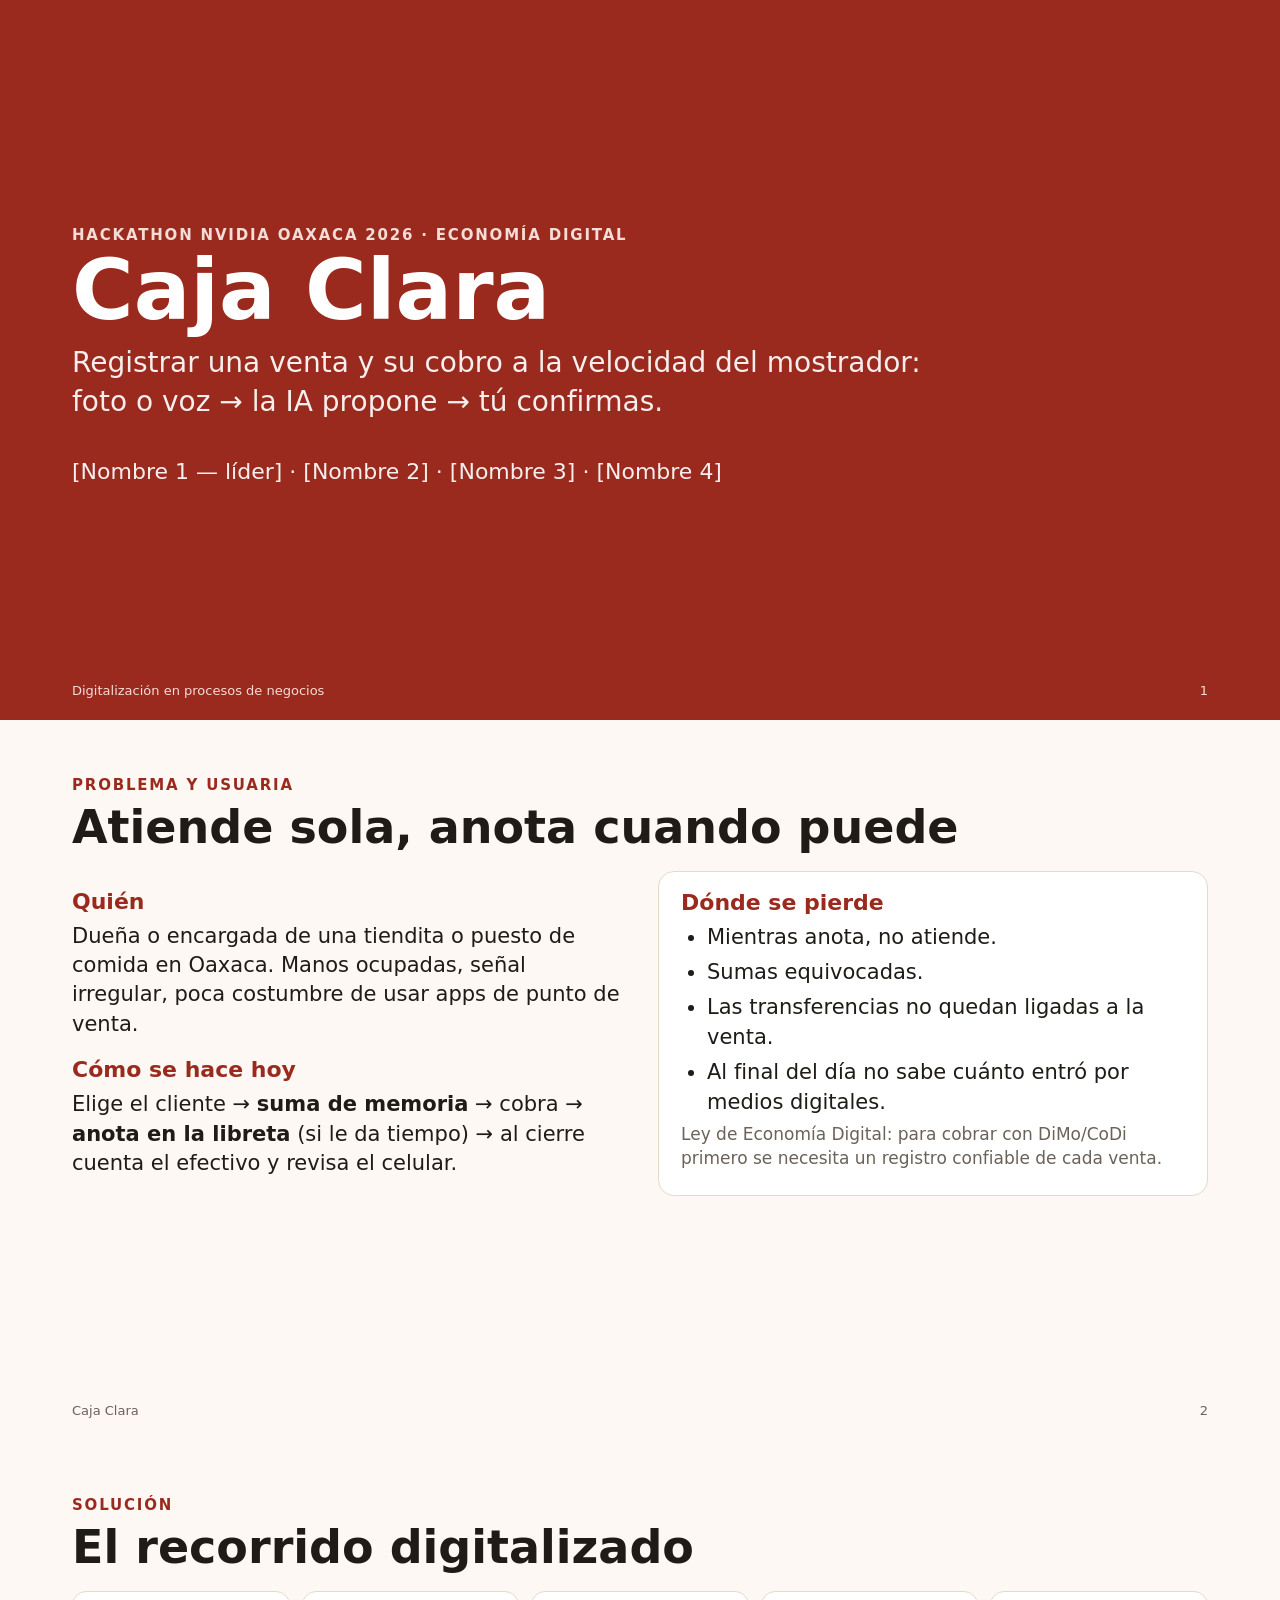
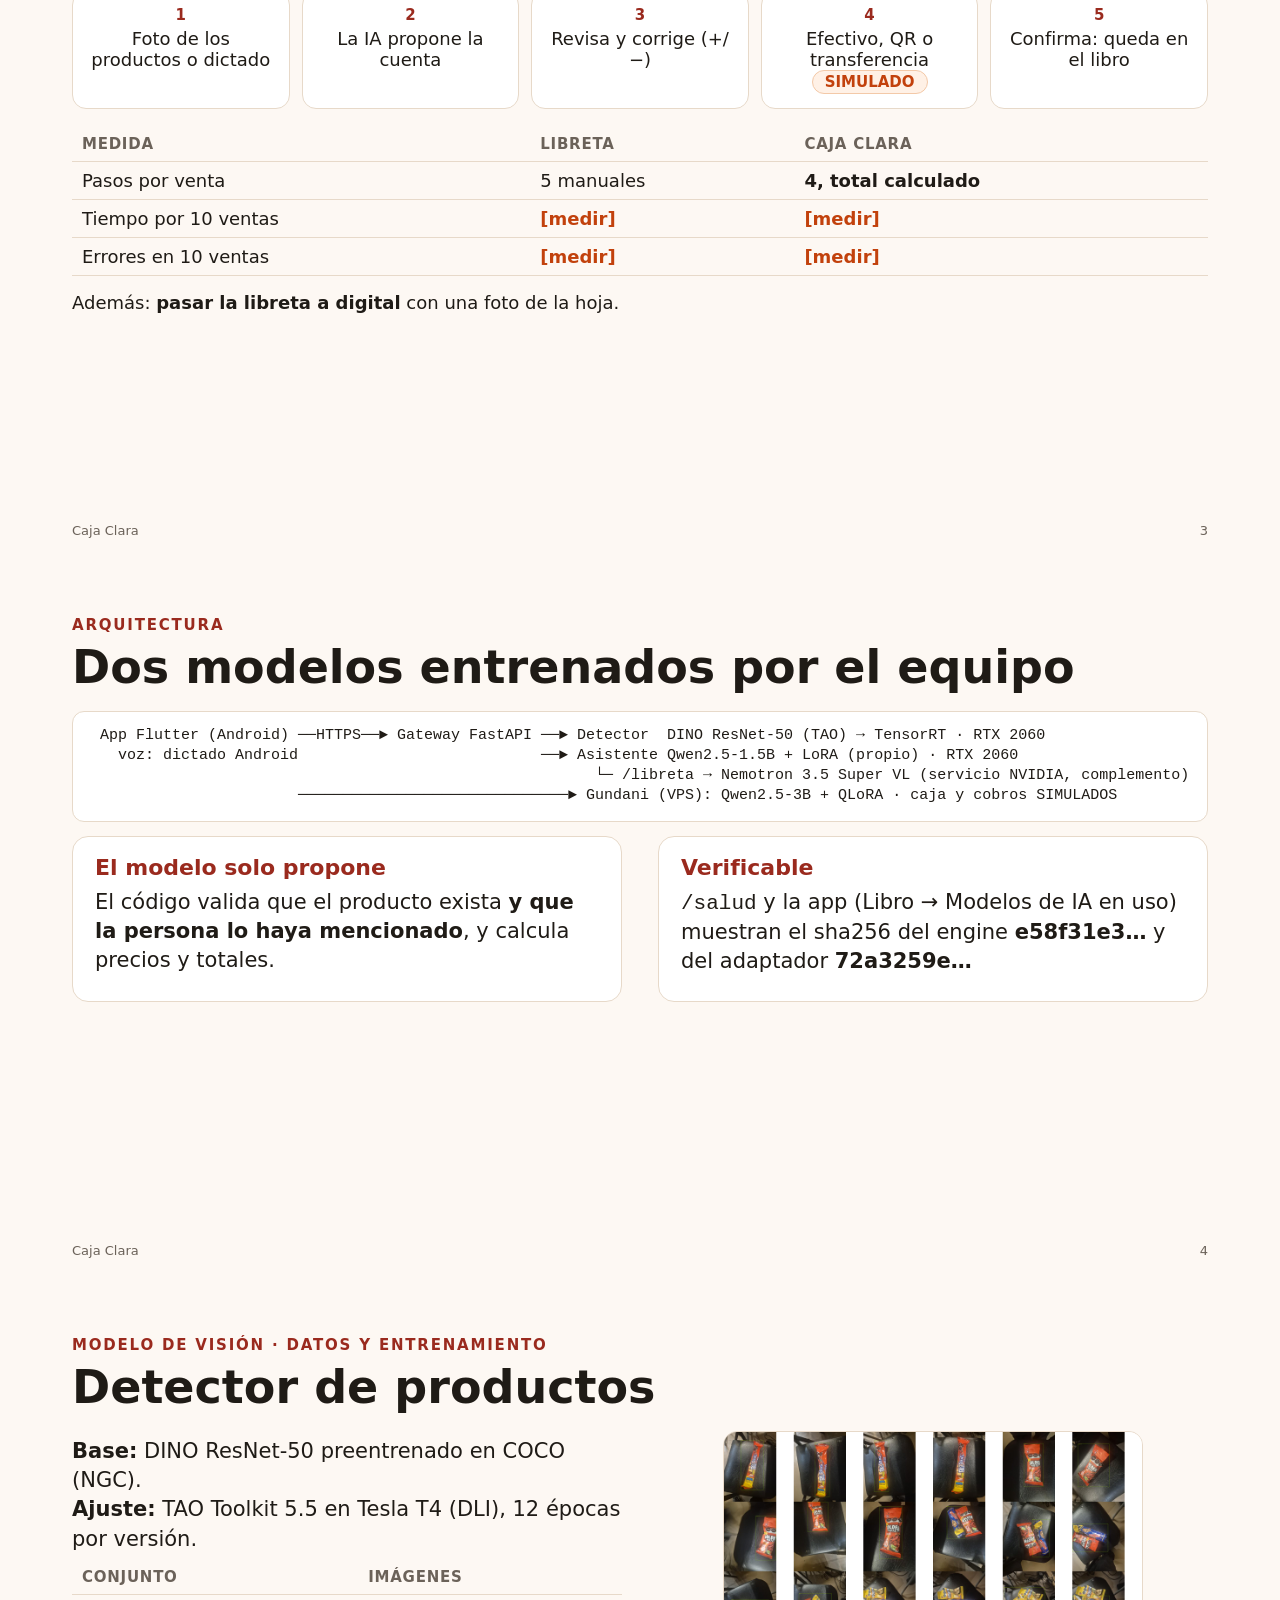
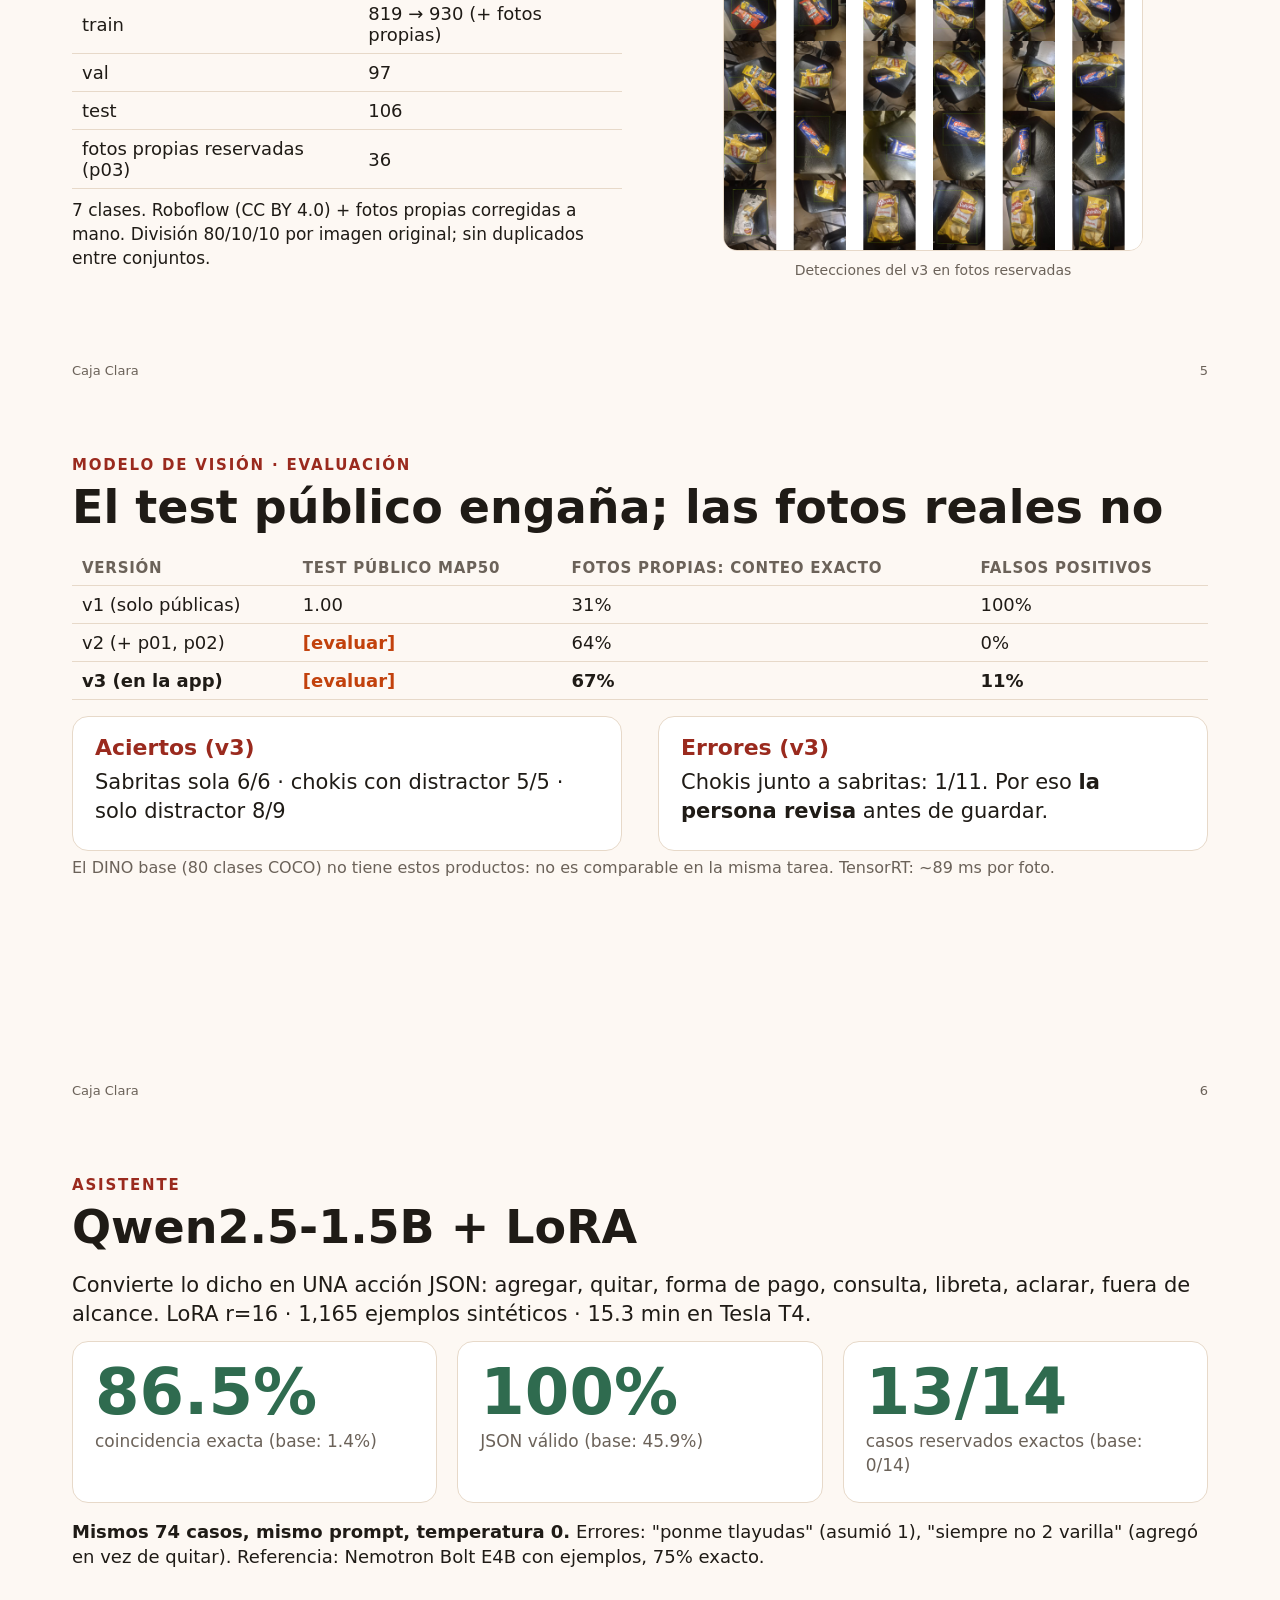
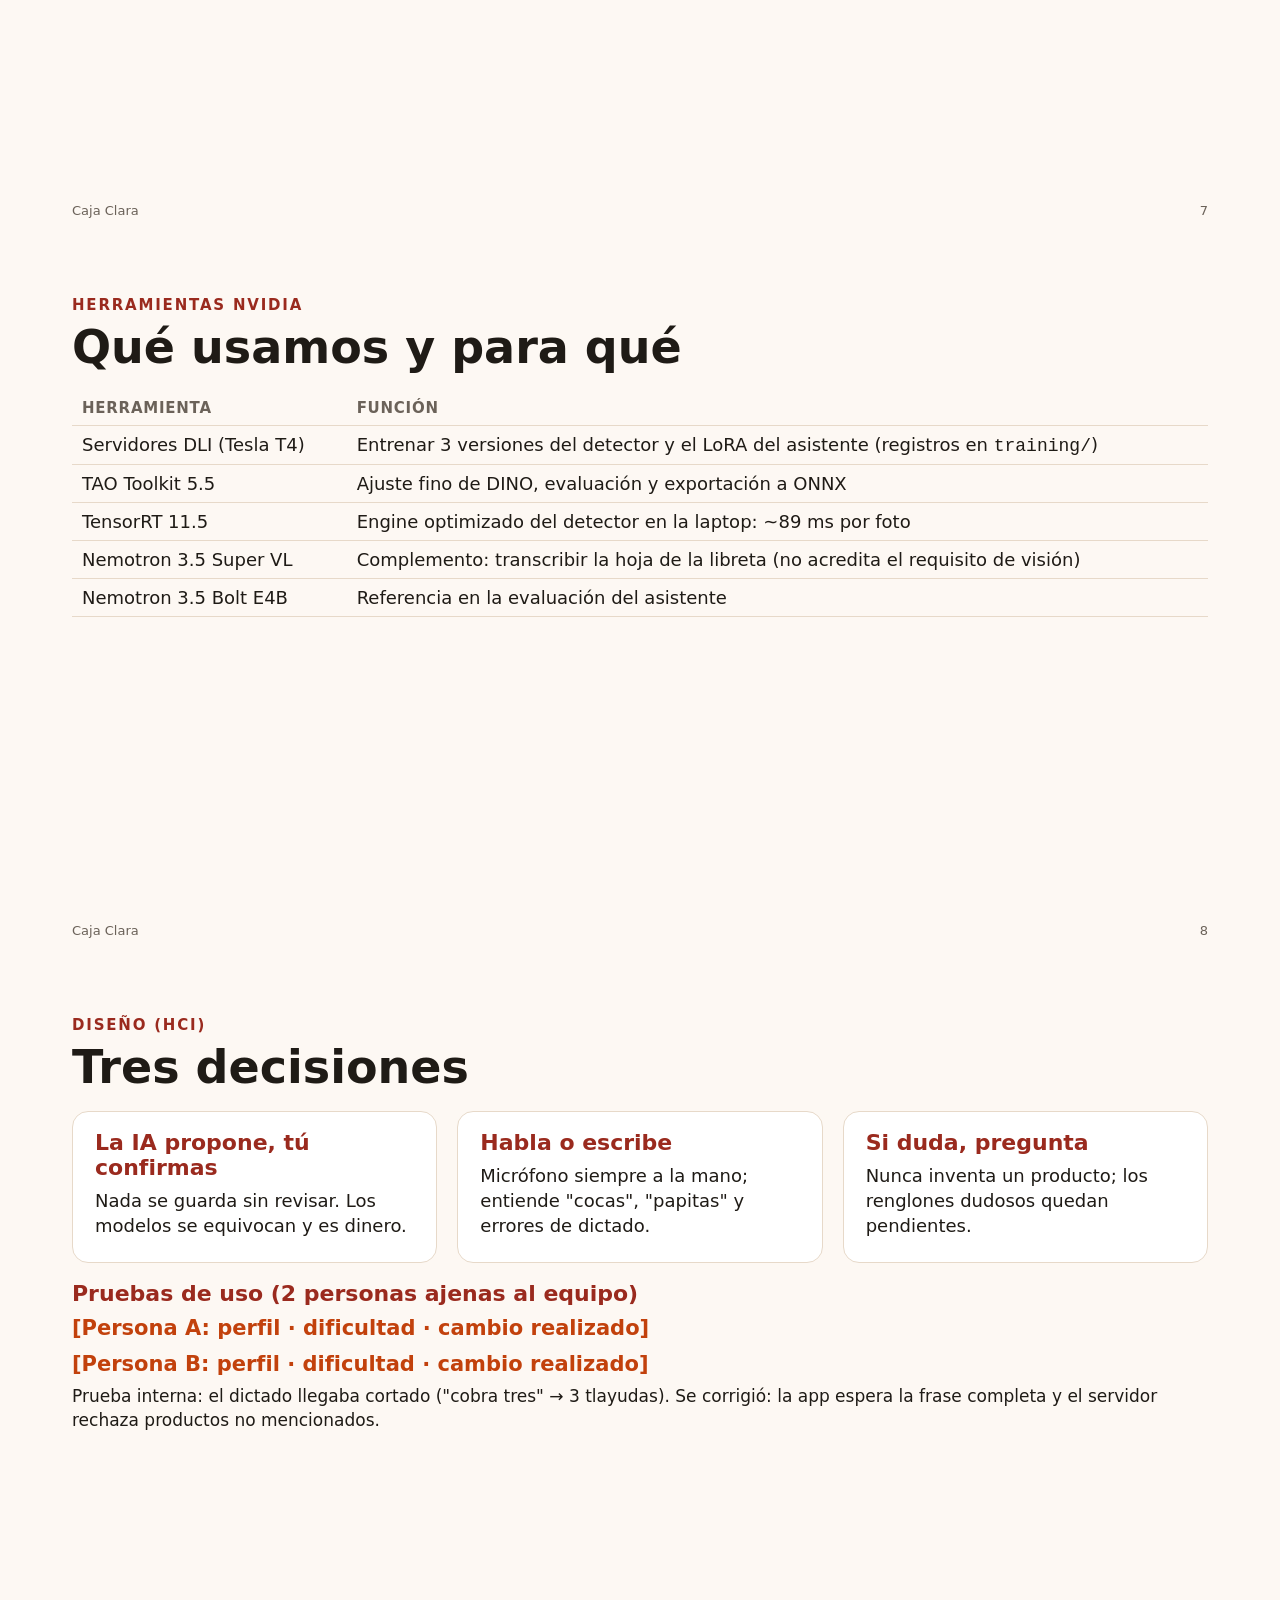
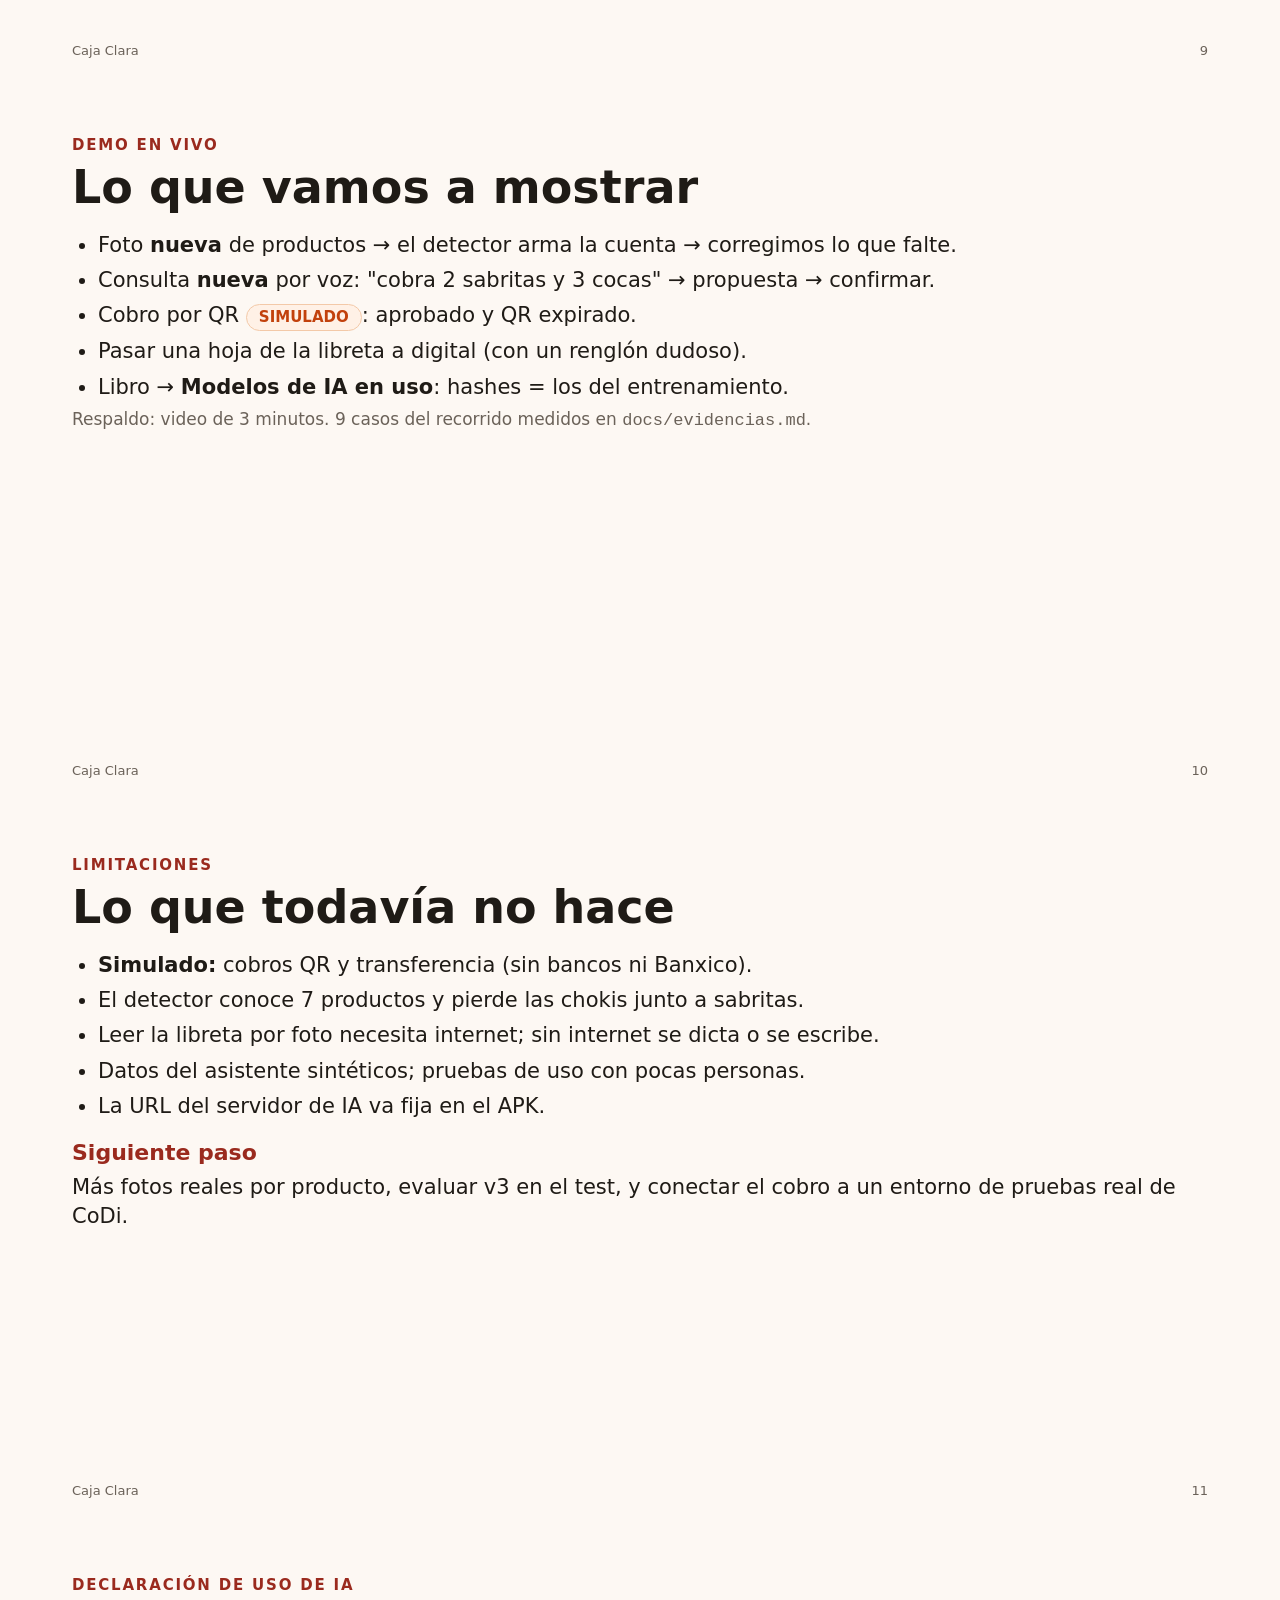
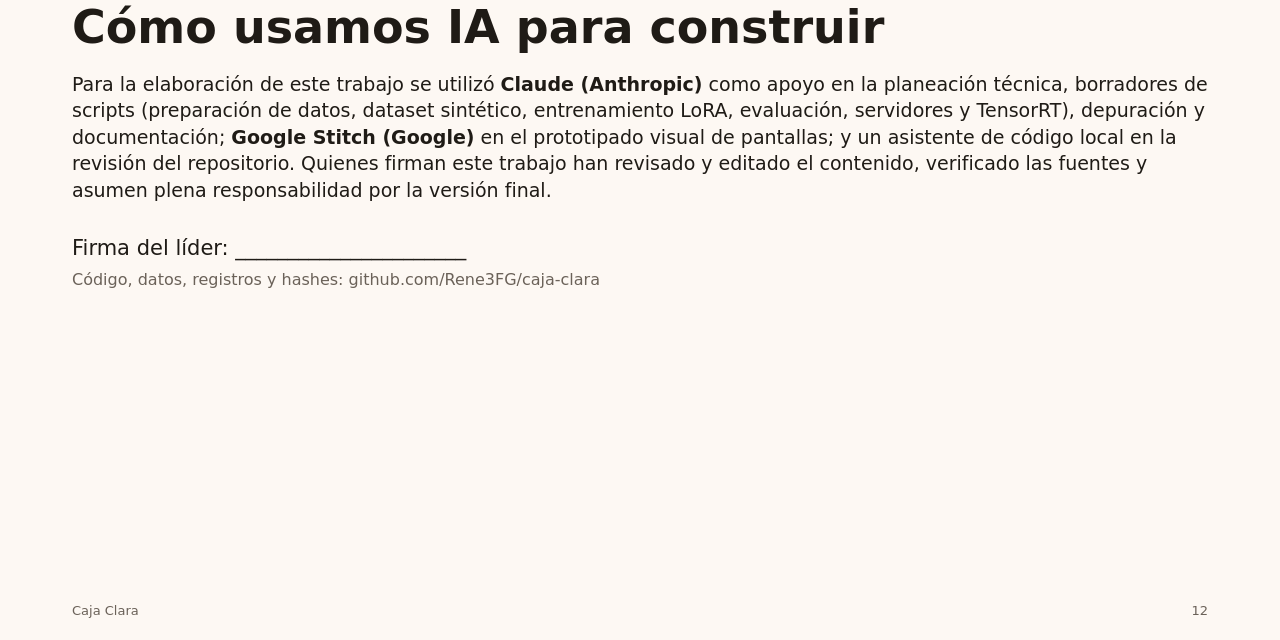
==== docs/presentacion/presentacion.html @ 3f8b0288 "Ficha y presentación en PDF; lista de entrega" ====
<!doctype html>
<html lang="es">
<head>
<meta charset="utf-8">
<title>Caja Clara — Presentación</title>
<style>
  @page { size: 1280px 720px; margin: 0; }
  :root { --grana:#9a2a1e; --maguey:#2f6b4f; --tinta:#1f1b16; --piedra:#6b6259; --papel:#fdf8f3; --borde:#e7d9c9; --ambar:#c2410c; }
  * { box-sizing: border-box; }
  body { margin:0; font-family:"DejaVu Sans", Arial, sans-serif; color:var(--tinta); }
  .s { width:1280px; height:720px; padding:56px 72px; background:var(--papel); page-break-after:always; position:relative; overflow:hidden; }
  .s:last-child { page-break-after:auto; }
  .tag { font-size:15px; letter-spacing:.12em; text-transform:uppercase; color:var(--grana); font-weight:700; }
  h1 { font-size:46px; margin:8px 0 18px; line-height:1.1; }
  h2 { font-size:22px; margin:18px 0 8px; color:var(--grana); }
  p, li { font-size:21px; line-height:1.4; margin:6px 0; }
  ul { padding-left:26px; margin:6px 0; }
  .pie { position:absolute; bottom:22px; left:72px; right:72px; font-size:13px; color:var(--piedra); display:flex; justify-content:space-between; }
  .cols { display:grid; grid-template-columns:1fr 1fr; gap:36px; }
  .card { background:#fff; border:1px solid var(--borde); border-radius:16px; padding:18px 22px; }
  table { border-collapse:collapse; width:100%; font-size:18px; }
  th, td { border-bottom:1px solid var(--borde); padding:8px 10px; text-align:left; }
  th { color:var(--piedra); font-weight:700; font-size:15px; text-transform:uppercase; letter-spacing:.05em; }
  td.n { font-weight:700; }
  .big { font-size:64px; font-weight:800; color:var(--maguey); line-height:1; }
  .kpi { display:grid; grid-template-columns:repeat(3,1fr); gap:20px; margin-top:12px; }
  .kpi .card p { font-size:17px; color:var(--piedra); }
  .flujo { display:flex; gap:12px; align-items:stretch; margin:18px 0; }
  .flujo div { flex:1; background:#fff; border:1px solid var(--borde); border-radius:14px; padding:14px; font-size:18px; text-align:center; }
  .flujo div b { display:block; color:var(--grana); font-size:15px; margin-bottom:4px; }
  .sim { display:inline-block; background:#fff1e6; color:var(--ambar); border:1px solid #f3c9a8; border-radius:999px; padding:2px 12px; font-size:15px; font-weight:700; }
  .pend { color:var(--ambar); font-weight:700; }
  .portada { background:var(--grana); color:#fff; display:flex; flex-direction:column; justify-content:center; }
  .portada h1 { font-size:84px; margin:0; }
  .portada p { font-size:28px; opacity:.92; }
  .portada .pie { color:#f5dcd6; }
  pre { font-size:15px; background:#fff; border:1px solid var(--borde); border-radius:12px; padding:14px 18px; line-height:1.35; margin:8px 0; }
  img.mos { width:420px; height:420px; object-fit:cover; border-radius:14px; border:1px solid var(--borde); }
</style>
</head>
<body>

<section class="s portada">
  <div class="tag" style="color:#f5dcd6">Hackathon NVIDIA Oaxaca 2026 · Economía Digital</div>
  <h1>Caja Clara</h1>
  <p>Registrar una venta y su cobro a la velocidad del mostrador:<br>foto o voz → la IA propone → tú confirmas.</p>
  <p style="font-size:22px;margin-top:30px">[Nombre 1 — líder] · [Nombre 2] · [Nombre 3] · [Nombre 4]</p>
  <div class="pie"><span>Digitalización en procesos de negocios</span><span>1</span></div>
</section>

<section class="s">
  <div class="tag">Problema y usuaria</div>
  <h1>Atiende sola, anota cuando puede</h1>
  <div class="cols">
    <div>
      <h2>Quién</h2>
      <p>Dueña o encargada de una tiendita o puesto de comida en Oaxaca. Manos ocupadas, señal irregular, poca costumbre de usar apps de punto de venta.</p>
      <h2>Cómo se hace hoy</h2>
      <p>Elige el cliente → <b>suma de memoria</b> → cobra → <b>anota en la libreta</b> (si le da tiempo) → al cierre cuenta el efectivo y revisa el celular.</p>
    </div>
    <div class="card">
      <h2 style="margin-top:0">Dónde se pierde</h2>
      <ul>
        <li>Mientras anota, no atiende.</li>
        <li>Sumas equivocadas.</li>
        <li>Las transferencias no quedan ligadas a la venta.</li>
        <li>Al final del día no sabe cuánto entró por medios digitales.</li>
      </ul>
      <p style="font-size:17px;color:var(--piedra)">Ley de Economía Digital: para cobrar con DiMo/CoDi primero se necesita un registro confiable de cada venta.</p>
    </div>
  </div>
  <div class="pie"><span>Caja Clara</span><span>2</span></div>
</section>

<section class="s">
  <div class="tag">Solución</div>
  <h1>El recorrido digitalizado</h1>
  <div class="flujo">
    <div><b>1</b>Foto de los productos o dictado</div>
    <div><b>2</b>La IA propone la cuenta</div>
    <div><b>3</b>Revisa y corrige (+/−)</div>
    <div><b>4</b>Efectivo, QR o transferencia <span class="sim">SIMULADO</span></div>
    <div><b>5</b>Confirma: queda en el libro</div>
  </div>
  <table>
    <tr><th>Medida</th><th>Libreta</th><th>Caja Clara</th></tr>
    <tr><td>Pasos por venta</td><td>5 manuales</td><td class="n">4, total calculado</td></tr>
    <tr><td>Tiempo por 10 ventas</td><td class="pend">[medir]</td><td class="pend">[medir]</td></tr>
    <tr><td>Errores en 10 ventas</td><td class="pend">[medir]</td><td class="pend">[medir]</td></tr>
  </table>
  <p style="font-size:18px;margin-top:14px">Además: <b>pasar la libreta a digital</b> con una foto de la hoja.</p>
  <div class="pie"><span>Caja Clara</span><span>3</span></div>
</section>

<section class="s">
  <div class="tag">Arquitectura</div>
  <h1>Dos modelos entrenados por el equipo</h1>
<pre>
 App Flutter (Android) ──HTTPS──► Gateway FastAPI ──► Detector  DINO ResNet-50 (TAO) → TensorRT · RTX 2060
   voz: dictado Android                           ──► Asistente Qwen2.5-1.5B + LoRA (propio) · RTX 2060
                                                        └─ /libreta → Nemotron 3.5 Super VL (servicio NVIDIA, complemento)
                       ──────────────────────────────► Gundani (VPS): Qwen2.5-3B + QLoRA · caja y cobros SIMULADOS
</pre>
  <div class="cols" style="margin-top:14px">
    <div class="card"><h2 style="margin-top:0">El modelo solo propone</h2><p>El código valida que el producto exista <b>y que la persona lo haya mencionado</b>, y calcula precios y totales.</p></div>
    <div class="card"><h2 style="margin-top:0">Verificable</h2><p><code>/salud</code> y la app (Libro → Modelos de IA en uso) muestran el sha256 del engine <b>e58f31e3…</b> y del adaptador <b>72a3259e…</b></p></div>
  </div>
  <div class="pie"><span>Caja Clara</span><span>4</span></div>
</section>

<section class="s">
  <div class="tag">Modelo de visión · datos y entrenamiento</div>
  <h1>Detector de productos</h1>
  <div class="cols">
    <div>
      <p><b>Base:</b> DINO ResNet-50 preentrenado en COCO (NGC).<br><b>Ajuste:</b> TAO Toolkit 5.5 en Tesla T4 (DLI), 12 épocas por versión.</p>
      <table>
        <tr><th>Conjunto</th><th>Imágenes</th></tr>
        <tr><td>train</td><td>819 → 930 (+ fotos propias)</td></tr>
        <tr><td>val</td><td>97</td></tr>
        <tr><td>test</td><td>106</td></tr>
        <tr><td>fotos propias reservadas (p03)</td><td>36</td></tr>
      </table>
      <p style="font-size:17px;margin-top:10px">7 clases. Roboflow (CC BY 4.0) + fotos propias corregidas a mano. División 80/10/10 por imagen original; sin duplicados entre conjuntos.</p>
    </div>
    <div style="text-align:center"><img class="mos" src="../../training/vision/evaluacion/v3_p03/mosaico.jpg" alt="Mosaico de detecciones v3"><p style="font-size:14px;color:var(--piedra)">Detecciones del v3 en fotos reservadas</p></div>
  </div>
  <div class="pie"><span>Caja Clara</span><span>5</span></div>
</section>

<section class="s">
  <div class="tag">Modelo de visión · evaluación</div>
  <h1>El test público engaña; las fotos reales no</h1>
  <table>
    <tr><th>Versión</th><th>Test público mAP50</th><th>Fotos propias: conteo exacto</th><th>Falsos positivos</th></tr>
    <tr><td>v1 (solo públicas)</td><td>1.00</td><td>31%</td><td>100%</td></tr>
    <tr><td>v2 (+ p01, p02)</td><td class="pend">[evaluar]</td><td>64%</td><td>0%</td></tr>
    <tr><td><b>v3 (en la app)</b></td><td class="pend">[evaluar]</td><td class="n">67%</td><td class="n">11%</td></tr>
  </table>
  <div class="cols" style="margin-top:16px">
    <div class="card"><h2 style="margin-top:0">Aciertos (v3)</h2><p>Sabritas sola 6/6 · chokis con distractor 5/5 · solo distractor 8/9</p></div>
    <div class="card"><h2 style="margin-top:0">Errores (v3)</h2><p>Chokis junto a sabritas: 1/11. Por eso <b>la persona revisa</b> antes de guardar.</p></div>
  </div>
  <p style="font-size:16px;color:var(--piedra)">El DINO base (80 clases COCO) no tiene estos productos: no es comparable en la misma tarea. TensorRT: ~89 ms por foto.</p>
  <div class="pie"><span>Caja Clara</span><span>6</span></div>
</section>

<section class="s">
  <div class="tag">Asistente</div>
  <h1>Qwen2.5-1.5B + LoRA</h1>
  <p>Convierte lo dicho en UNA acción JSON: agregar, quitar, forma de pago, consulta, libreta, aclarar, fuera de alcance. LoRA r=16 · 1,165 ejemplos sintéticos · 15.3 min en Tesla T4.</p>
  <div class="kpi">
    <div class="card"><div class="big">86.5%</div><p>coincidencia exacta (base: 1.4%)</p></div>
    <div class="card"><div class="big">100%</div><p>JSON válido (base: 45.9%)</p></div>
    <div class="card"><div class="big">13/14</div><p>casos reservados exactos (base: 0/14)</p></div>
  </div>
  <p style="font-size:18px;margin-top:16px"><b>Mismos 74 casos, mismo prompt, temperatura 0.</b> Errores: "ponme tlayudas" (asumió 1), "siempre no 2 varilla" (agregó en vez de quitar). Referencia: Nemotron Bolt E4B con ejemplos, 75% exacto.</p>
  <div class="pie"><span>Caja Clara</span><span>7</span></div>
</section>

<section class="s">
  <div class="tag">Herramientas NVIDIA</div>
  <h1>Qué usamos y para qué</h1>
  <table>
    <tr><th>Herramienta</th><th>Función</th></tr>
    <tr><td>Servidores DLI (Tesla T4)</td><td>Entrenar 3 versiones del detector y el LoRA del asistente (registros en <code>training/</code>)</td></tr>
    <tr><td>TAO Toolkit 5.5</td><td>Ajuste fino de DINO, evaluación y exportación a ONNX</td></tr>
    <tr><td>TensorRT 11.5</td><td>Engine optimizado del detector en la laptop: ~89 ms por foto</td></tr>
    <tr><td>Nemotron 3.5 Super VL</td><td>Complemento: transcribir la hoja de la libreta (no acredita el requisito de visión)</td></tr>
    <tr><td>Nemotron 3.5 Bolt E4B</td><td>Referencia en la evaluación del asistente</td></tr>
  </table>
  <div class="pie"><span>Caja Clara</span><span>8</span></div>
</section>

<section class="s">
  <div class="tag">Diseño (HCI)</div>
  <h1>Tres decisiones</h1>
  <div class="cols" style="grid-template-columns:1fr 1fr 1fr;gap:20px">
    <div class="card"><h2 style="margin-top:0">La IA propone, tú confirmas</h2><p style="font-size:18px">Nada se guarda sin revisar. Los modelos se equivocan y es dinero.</p></div>
    <div class="card"><h2 style="margin-top:0">Habla o escribe</h2><p style="font-size:18px">Micrófono siempre a la mano; entiende "cocas", "papitas" y errores de dictado.</p></div>
    <div class="card"><h2 style="margin-top:0">Si duda, pregunta</h2><p style="font-size:18px">Nunca inventa un producto; los renglones dudosos quedan pendientes.</p></div>
  </div>
  <h2>Pruebas de uso (2 personas ajenas al equipo)</h2>
  <p class="pend">[Persona A: perfil · dificultad · cambio realizado]</p>
  <p class="pend">[Persona B: perfil · dificultad · cambio realizado]</p>
  <p style="font-size:17px">Prueba interna: el dictado llegaba cortado ("cobra tres" → 3 tlayudas). Se corrigió: la app espera la frase completa y el servidor rechaza productos no mencionados.</p>
  <div class="pie"><span>Caja Clara</span><span>9</span></div>
</section>

<section class="s">
  <div class="tag">Demo en vivo</div>
  <h1>Lo que vamos a mostrar</h1>
  <ul>
    <li>Foto <b>nueva</b> de productos → el detector arma la cuenta → corregimos lo que falte.</li>
    <li>Consulta <b>nueva</b> por voz: "cobra 2 sabritas y 3 cocas" → propuesta → confirmar.</li>
    <li>Cobro por QR <span class="sim">SIMULADO</span>: aprobado y QR expirado.</li>
    <li>Pasar una hoja de la libreta a digital (con un renglón dudoso).</li>
    <li>Libro → <b>Modelos de IA en uso</b>: hashes = los del entrenamiento.</li>
  </ul>
  <p style="font-size:17px;color:var(--piedra)">Respaldo: video de 3 minutos. 9 casos del recorrido medidos en <code>docs/evidencias.md</code>.</p>
  <div class="pie"><span>Caja Clara</span><span>10</span></div>
</section>

<section class="s">
  <div class="tag">Limitaciones</div>
  <h1>Lo que todavía no hace</h1>
  <ul>
    <li><b>Simulado:</b> cobros QR y transferencia (sin bancos ni Banxico).</li>
    <li>El detector conoce 7 productos y pierde las chokis junto a sabritas.</li>
    <li>Leer la libreta por foto necesita internet; sin internet se dicta o se escribe.</li>
    <li>Datos del asistente sintéticos; pruebas de uso con pocas personas.</li>
    <li>La URL del servidor de IA va fija en el APK.</li>
  </ul>
  <h2>Siguiente paso</h2>
  <p>Más fotos reales por producto, evaluar v3 en el test, y conectar el cobro a un entorno de pruebas real de CoDi.</p>
  <div class="pie"><span>Caja Clara</span><span>11</span></div>
</section>

<section class="s">
  <div class="tag">Declaración de uso de IA</div>
  <h1>Cómo usamos IA para construir</h1>
  <p style="font-size:19px">Para la elaboración de este trabajo se utilizó <b>Claude (Anthropic)</b> como apoyo en la planeación técnica, borradores de scripts (preparación de datos, dataset sintético, entrenamiento LoRA, evaluación, servidores y TensorRT), depuración y documentación; <b>Google Stitch (Google)</b> en el prototipado visual de pantallas; y un asistente de código local en la revisión del repositorio. Quienes firman este trabajo han revisado y editado el contenido, verificado las fuentes y asumen plena responsabilidad por la versión final.</p>
  <p style="margin-top:30px">Firma del líder: ______________________</p>
  <p style="font-size:16px;color:var(--piedra)">Código, datos, registros y hashes: github.com/Rene3FG/caja-clara</p>
  <div class="pie"><span>Caja Clara</span><span>12</span></div>
</section>

</body>
</html>
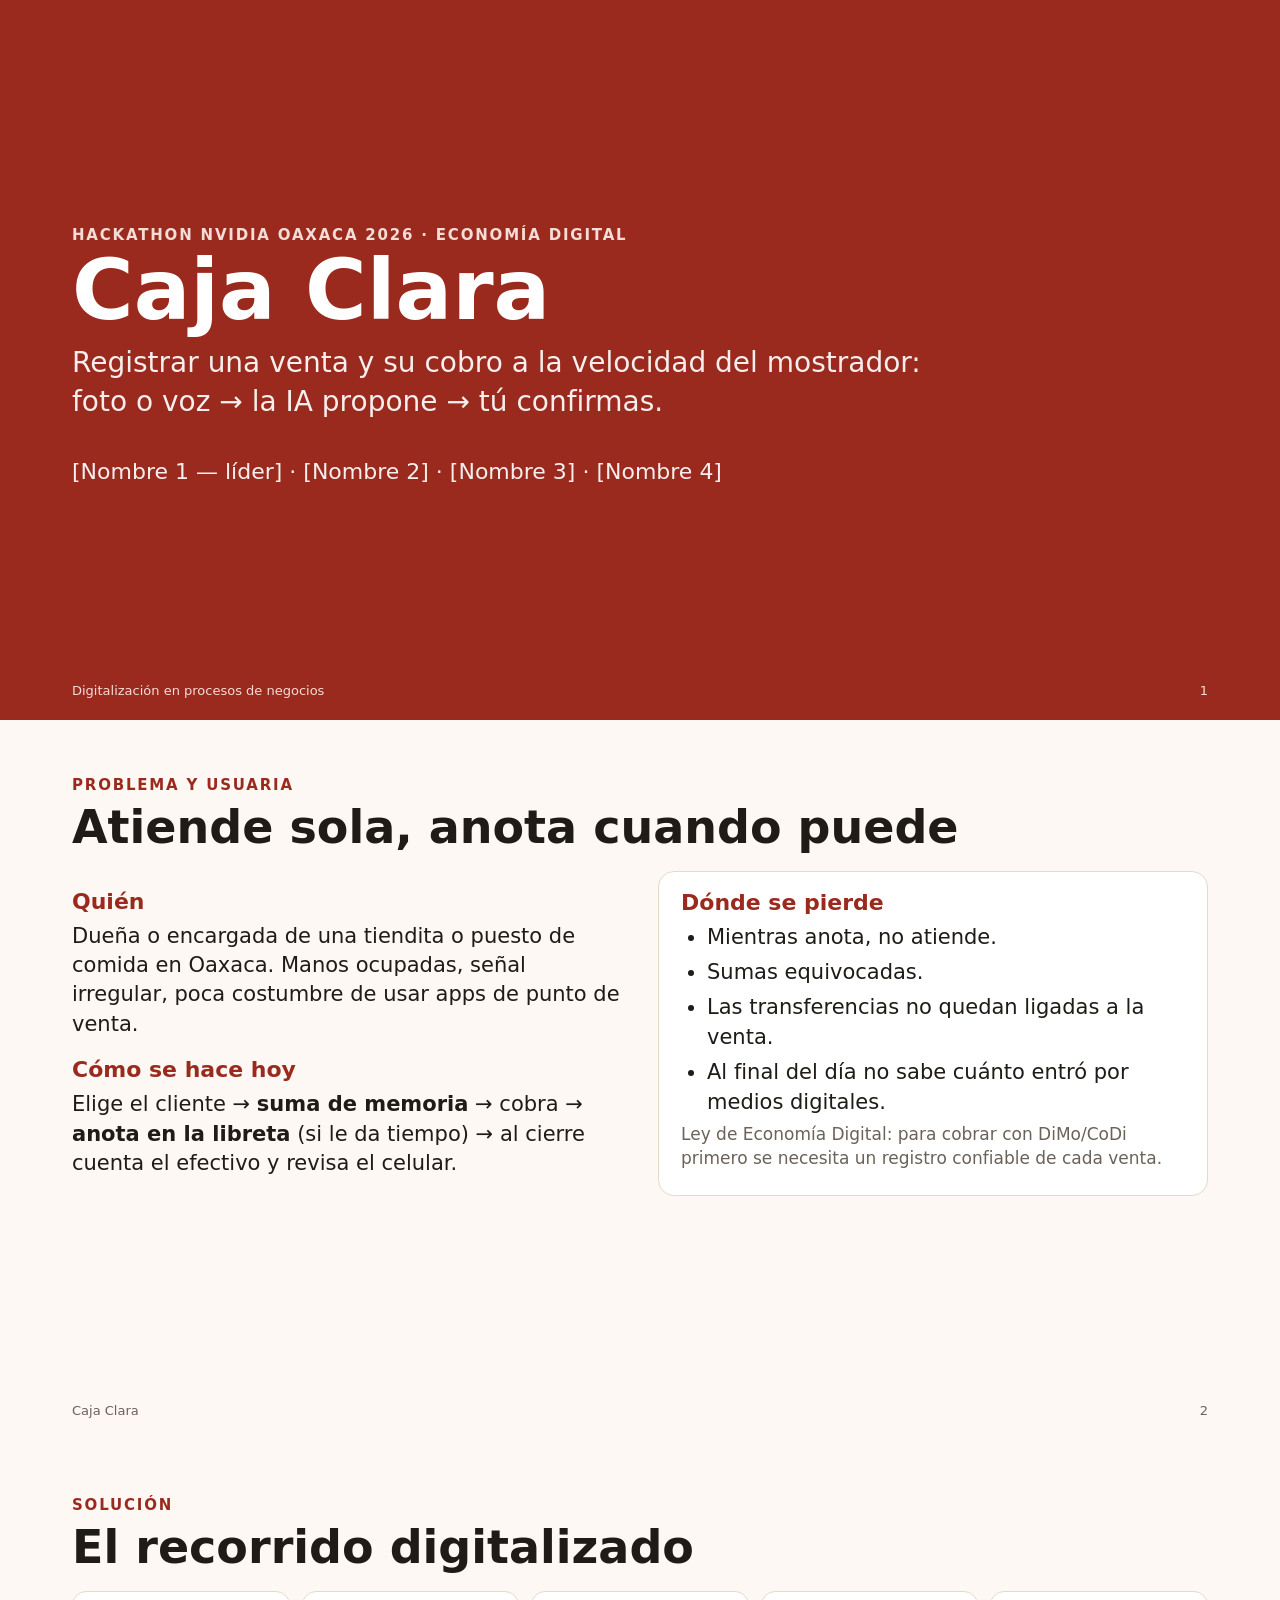
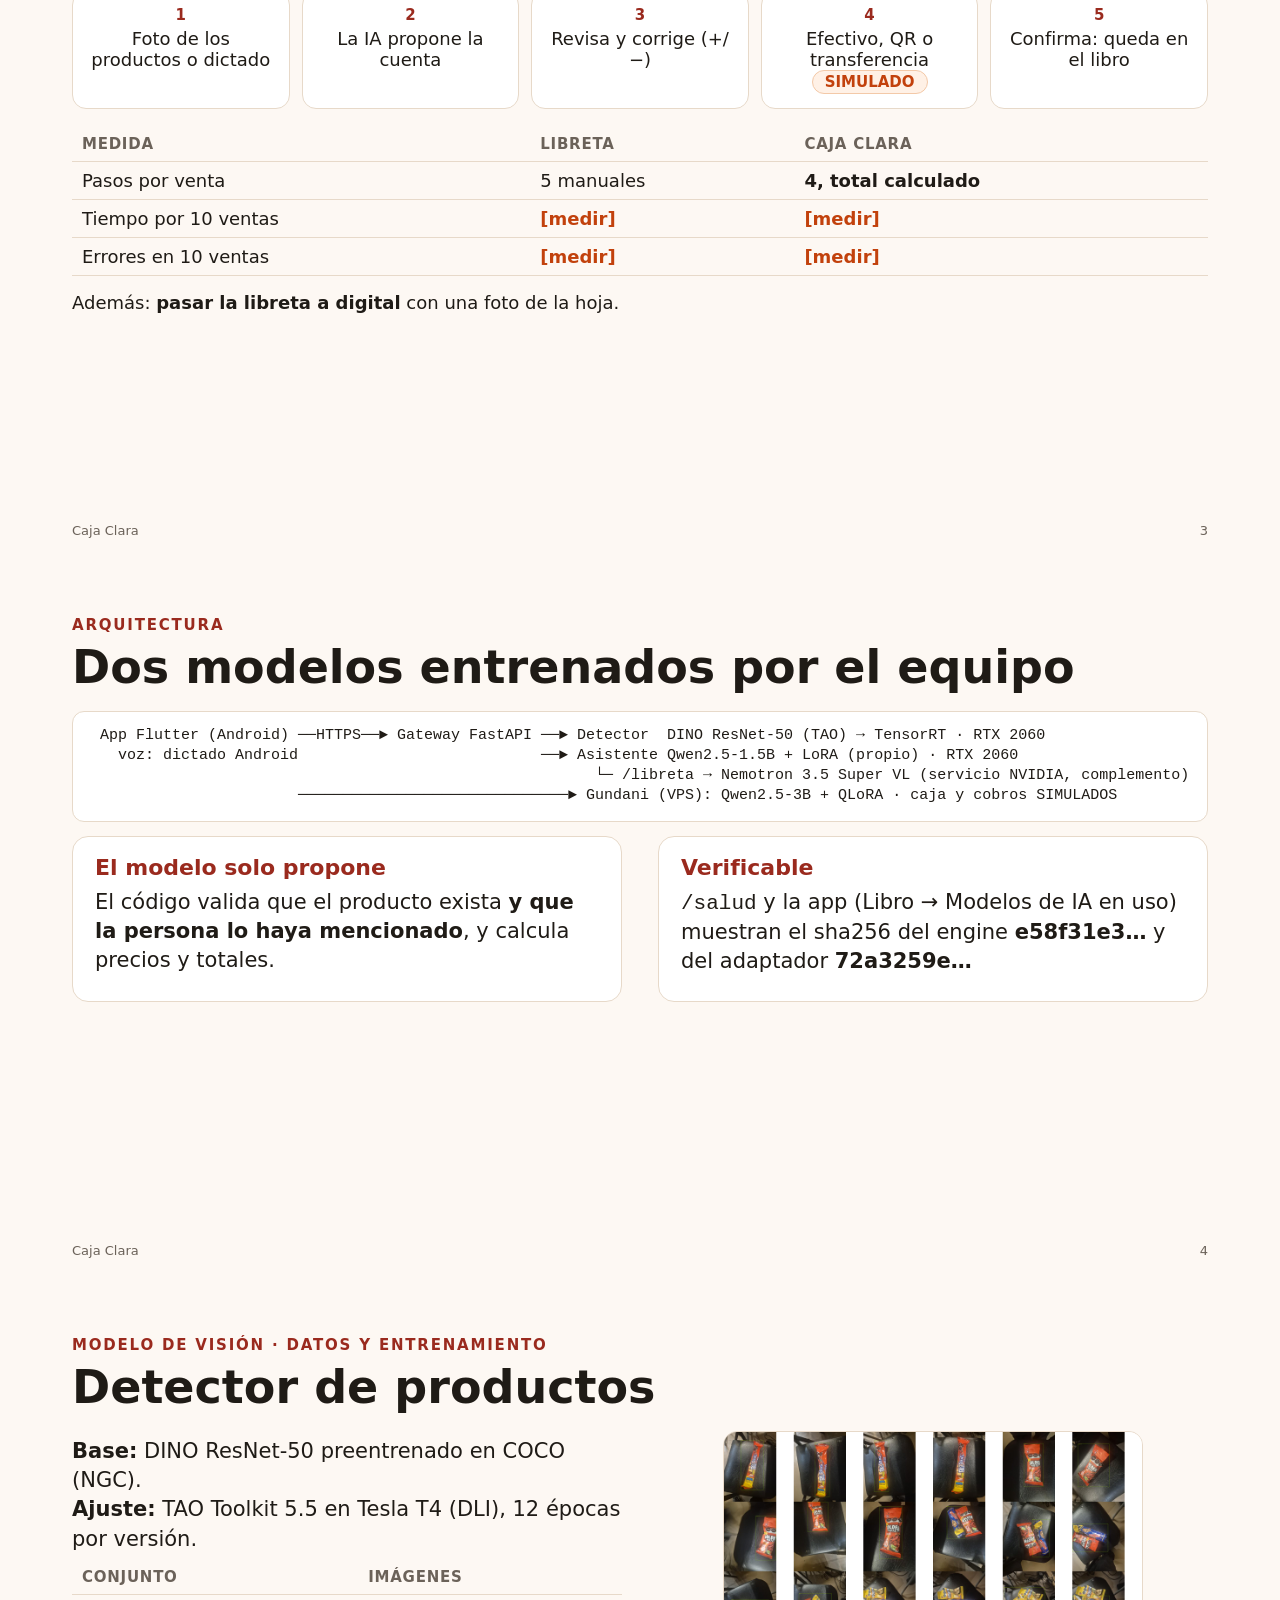
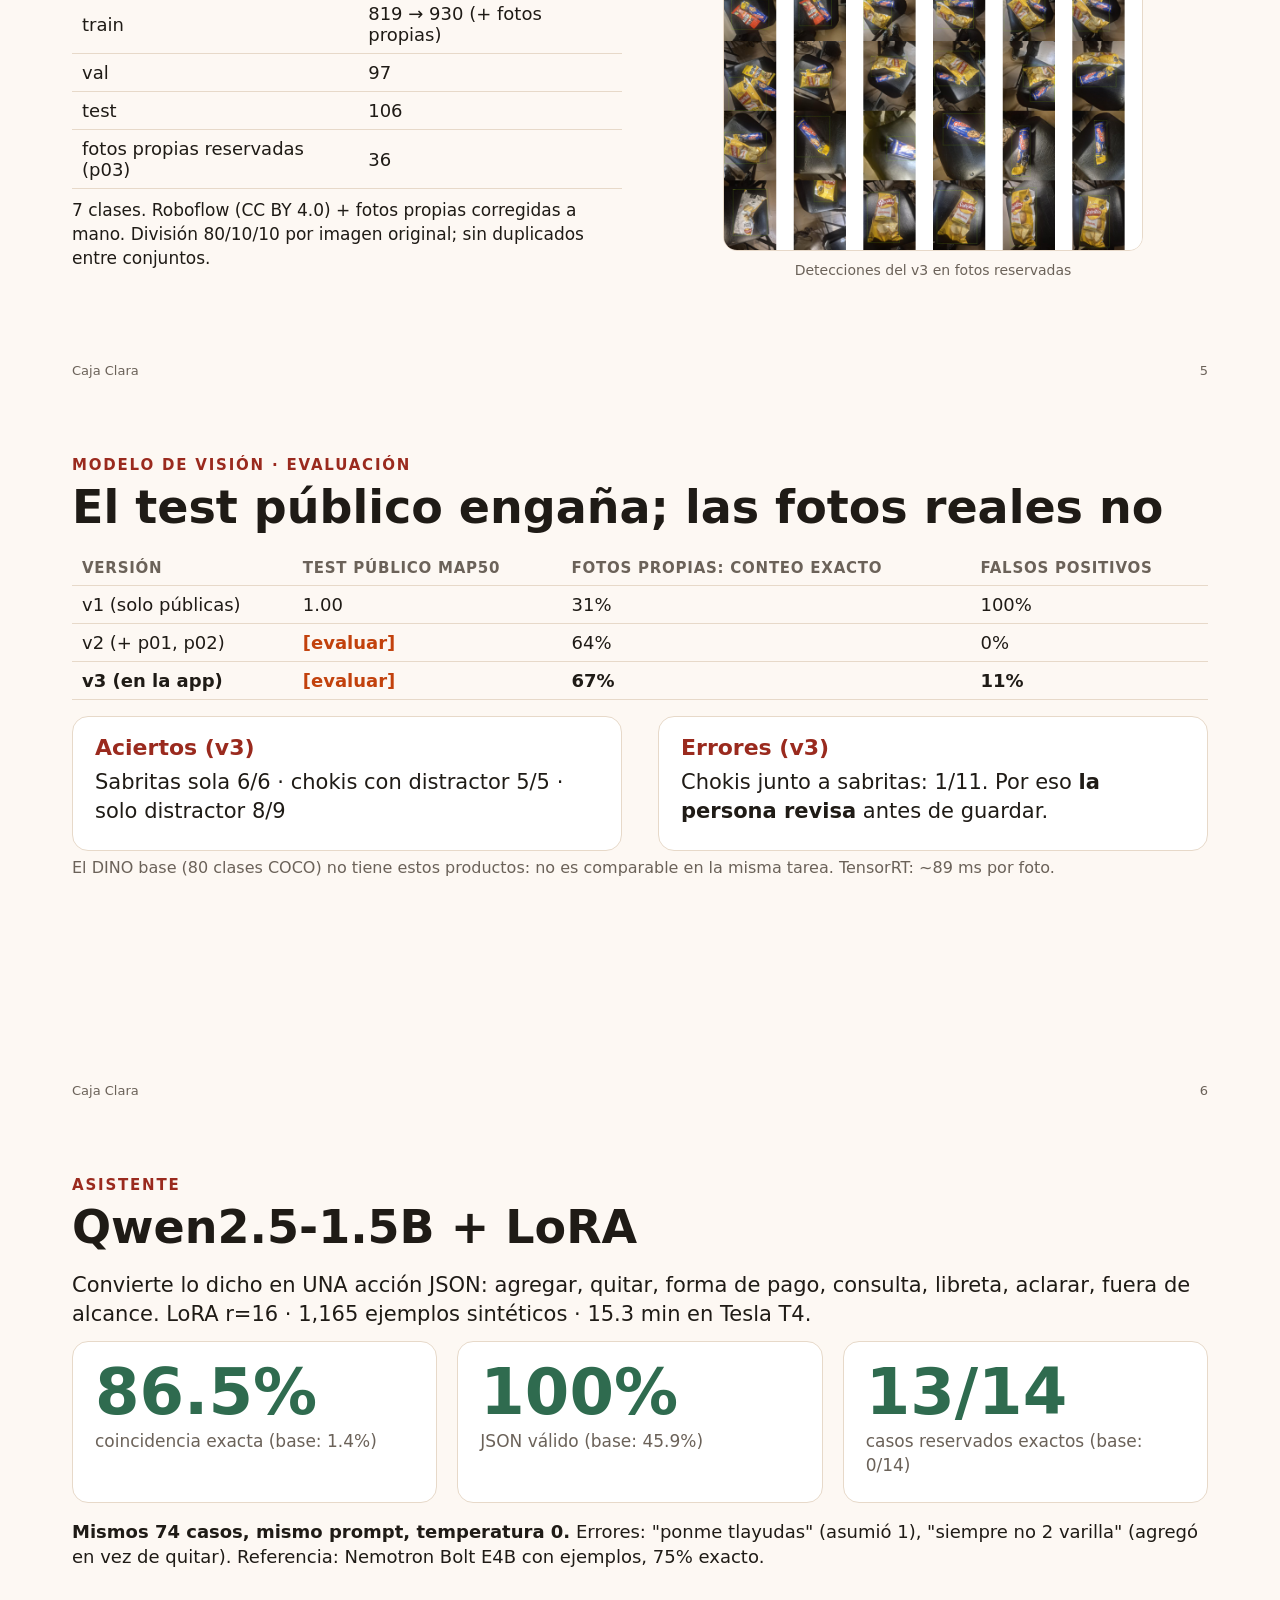
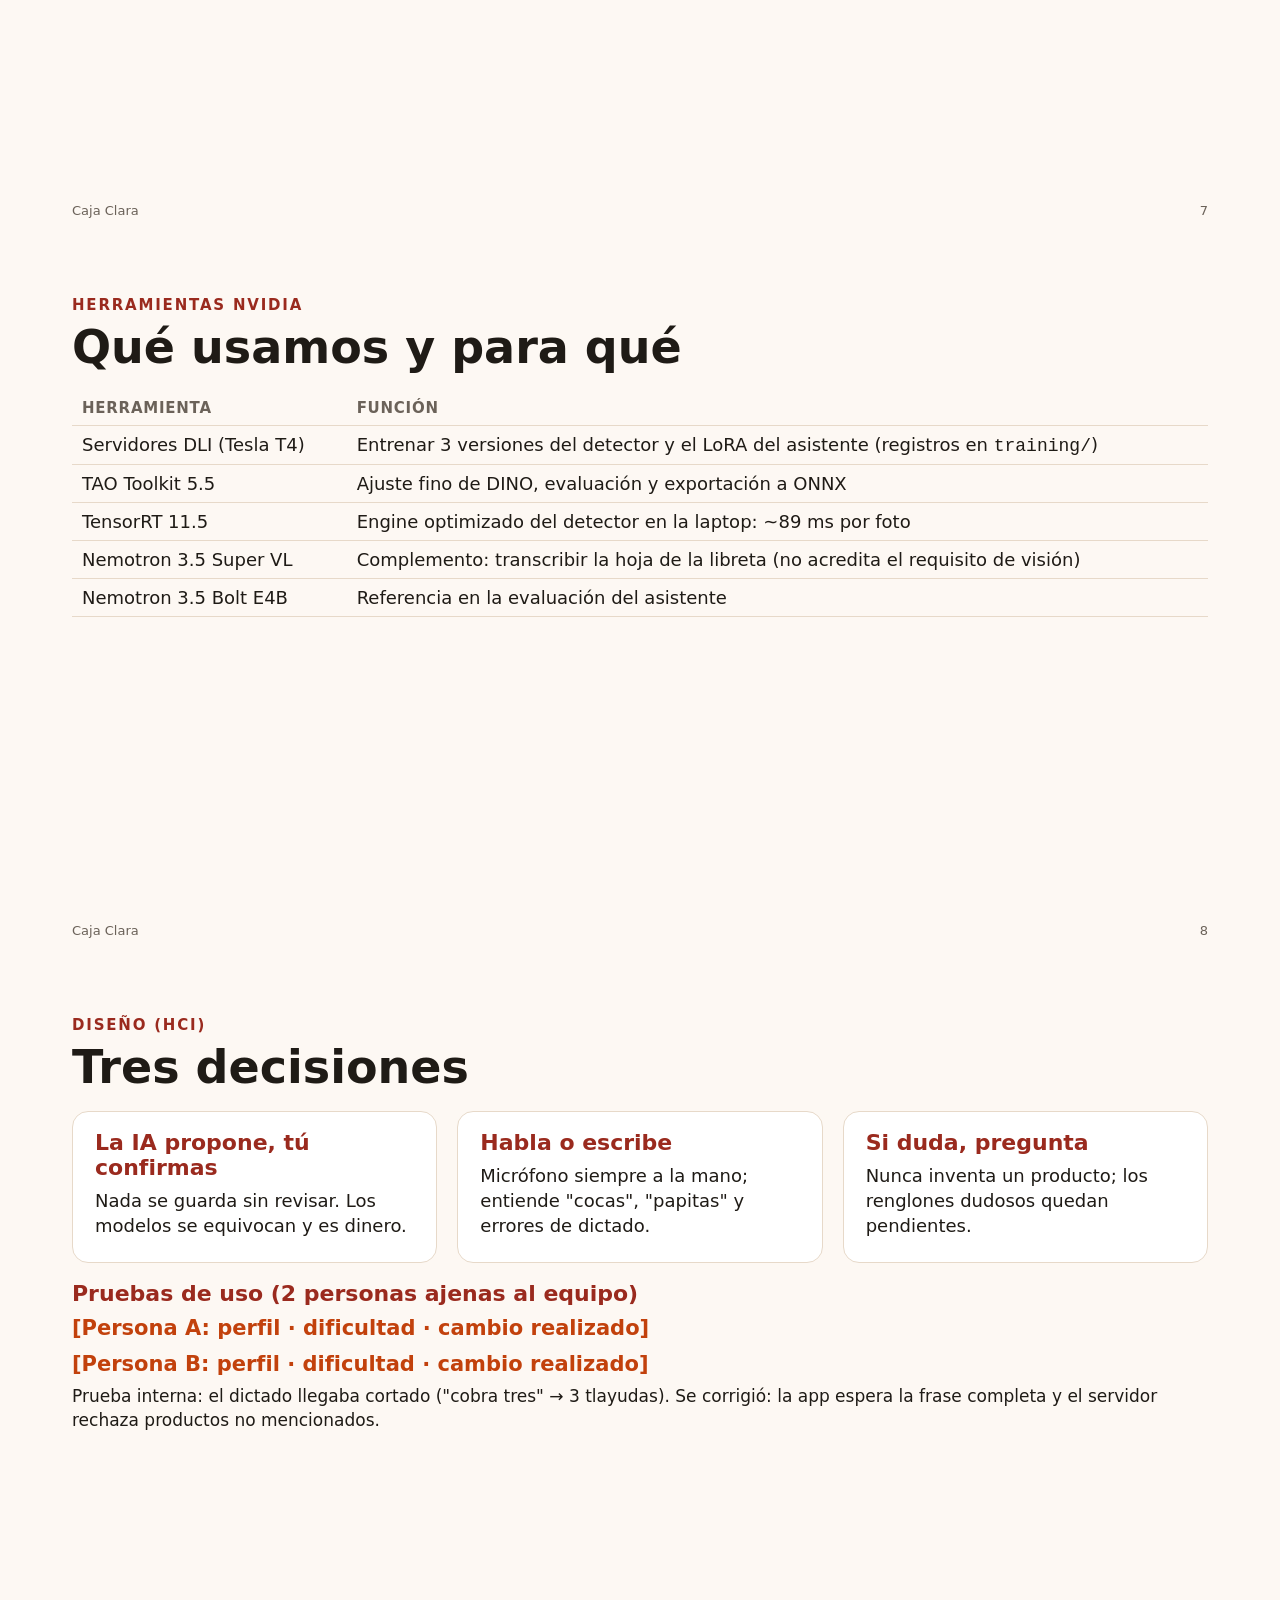
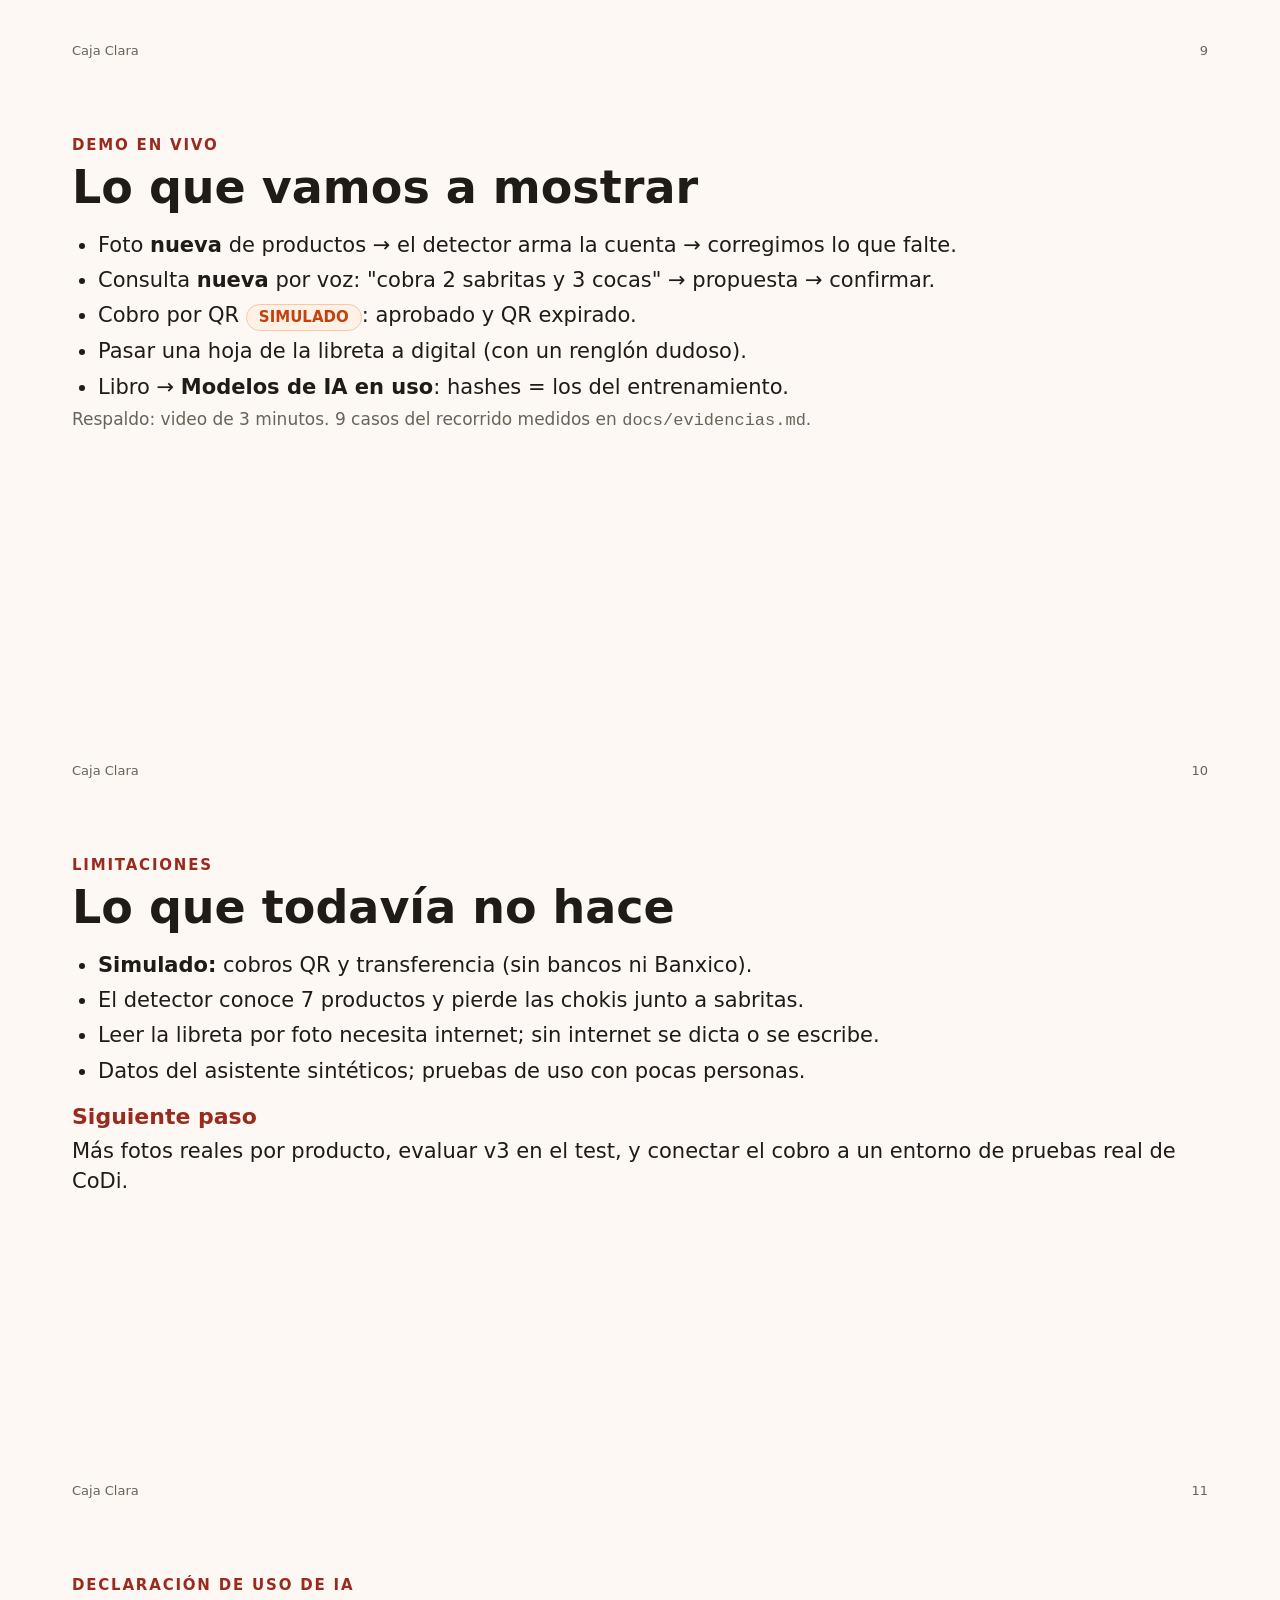
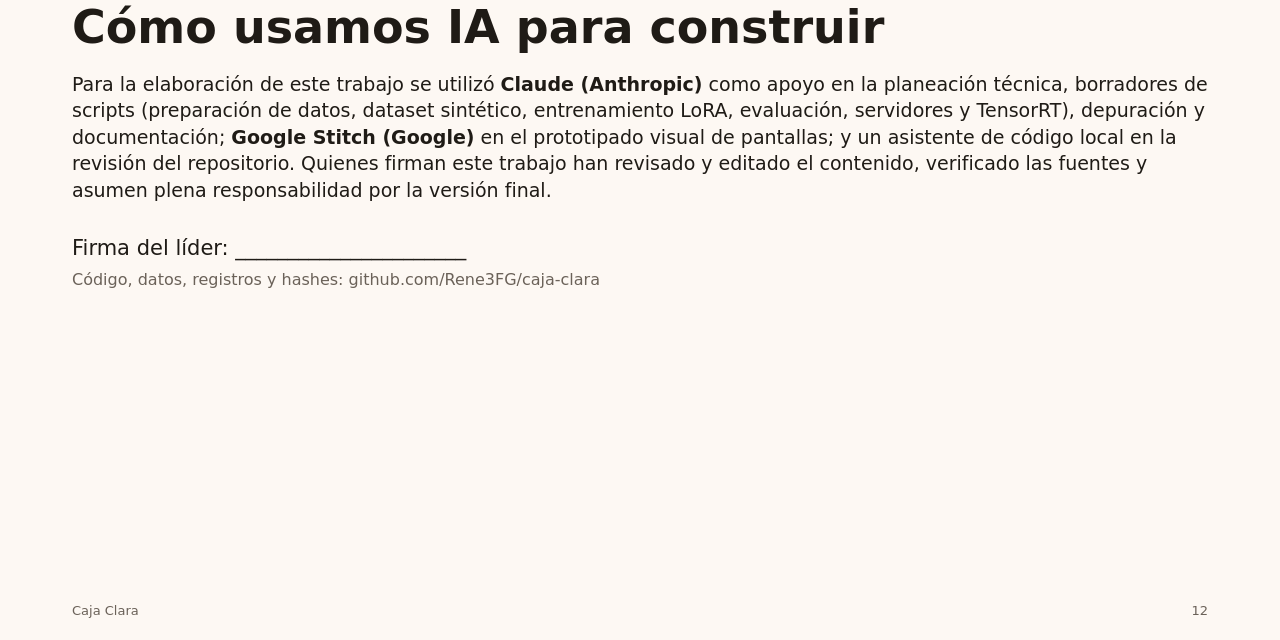
==== commit a4e16a88: "Perfil: campo Servidor IA guardado en el teléfono y botón Probar conexión" ====
--- a/docs/presentacion/presentacion.html
+++ b/docs/presentacion/presentacion.html
@@ -209,7 +209,6 @@
     <li>El detector conoce 7 productos y pierde las chokis junto a sabritas.</li>
     <li>Leer la libreta por foto necesita internet; sin internet se dicta o se escribe.</li>
     <li>Datos del asistente sintéticos; pruebas de uso con pocas personas.</li>
-    <li>La URL del servidor de IA va fija en el APK.</li>
   </ul>
   <h2>Siguiente paso</h2>
   <p>Más fotos reales por producto, evaluar v3 en el test, y conectar el cobro a un entorno de pruebas real de CoDi.</p>
